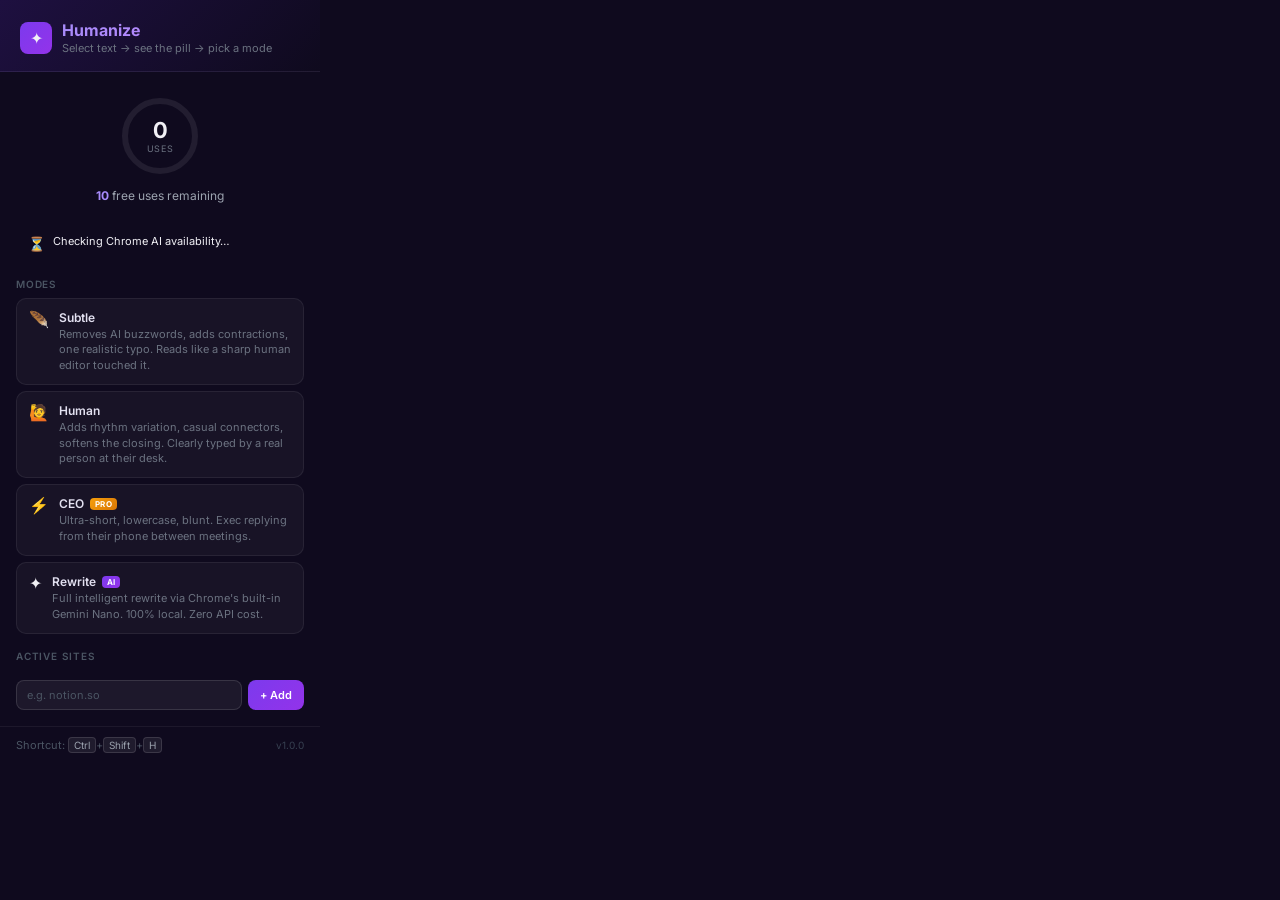
==== popup.html @ b1d72c46 "Initial commit for Humanize Extension" ====
<!DOCTYPE html>
<html lang="en">
<head>
  <meta charset="UTF-8">
  <meta name="viewport" content="width=device-width, initial-scale=1.0">
  <title>Humanize</title>
  <link href="https://fonts.googleapis.com/css2?family=Inter:wght@400;500;600;700&display=swap" rel="stylesheet">
  <style>
    *, *::before, *::after { box-sizing: border-box; margin: 0; padding: 0; }

    body {
      font-family: 'Inter', -apple-system, sans-serif;
      background: #0f0a1e;
      color: #f1f0f5;
      width: 320px;
      min-height: 300px;
      overflow-x: hidden;
    }

    /* ── HEADER ── */
    .popup-header {
      padding: 20px 20px 16px;
      background: linear-gradient(135deg, #1e1040 0%, #0f0a1e 100%);
      border-bottom: 1px solid rgba(255,255,255,0.07);
      display: flex;
      align-items: center;
      gap: 10px;
    }

    .popup-logo {
      width: 32px;
      height: 32px;
      border-radius: 8px;
      background: linear-gradient(135deg, #7c3aed, #9333ea);
      display: flex;
      align-items: center;
      justify-content: center;
      font-size: 16px;
      flex-shrink: 0;
    }

    .popup-title {
      font-size: 16px;
      font-weight: 700;
      background: linear-gradient(135deg, #a78bfa, #c084fc);
      -webkit-background-clip: text;
      -webkit-text-fill-color: transparent;
    }

    .popup-subtitle {
      font-size: 11px;
      color: #6b7280;
      margin-top: 1px;
    }

    /* ── USAGE RING ── */
    .usage-section {
      padding: 20px;
      display: flex;
      flex-direction: column;
      align-items: center;
      gap: 8px;
    }

    .usage-ring-wrap {
      position: relative;
      width: 88px;
      height: 88px;
    }

    .usage-ring {
      transform: rotate(-90deg);
    }

    .usage-ring-bg {
      fill: none;
      stroke: rgba(255,255,255,0.08);
      stroke-width: 6;
    }

    .usage-ring-fill {
      fill: none;
      stroke: url(#ringGradient);
      stroke-width: 6;
      stroke-linecap: round;
      stroke-dasharray: 220;
      stroke-dashoffset: 220;
      transition: stroke-dashoffset 0.8s cubic-bezier(0.34, 1.56, 0.64, 1);
    }

    .usage-ring-text {
      position: absolute;
      inset: 0;
      display: flex;
      flex-direction: column;
      align-items: center;
      justify-content: center;
    }

    .usage-count {
      font-size: 22px;
      font-weight: 700;
      color: #f1f0f5;
      line-height: 1;
    }

    .usage-label-small {
      font-size: 9px;
      color: #6b7280;
      text-transform: uppercase;
      letter-spacing: 0.06em;
      margin-top: 2px;
    }

    .usage-caption {
      font-size: 12px;
      color: #9ca3af;
    }

    .usage-caption strong {
      color: #a78bfa;
    }

    /* ── UPGRADE CARD ── */
    .upgrade-card {
      margin: 0 16px 16px;
      padding: 14px 16px;
      background: linear-gradient(135deg, rgba(124,58,237,0.2), rgba(147,51,234,0.1));
      border: 1px solid rgba(167,139,250,0.25);
      border-radius: 12px;
      display: none;
      flex-direction: column;
      gap: 8px;
    }

    .upgrade-card.visible { display: flex; }

    .upgrade-card-title {
      font-size: 13px;
      font-weight: 600;
      color: #a78bfa;
    }

    .upgrade-card-body {
      font-size: 12px;
      color: #9ca3af;
      line-height: 1.5;
    }

    .upgrade-card-btn {
      padding: 8px 12px;
      background: linear-gradient(135deg, #7c3aed, #9333ea);
      border: none;
      border-radius: 8px;
      color: #fff;
      font-size: 12px;
      font-weight: 600;
      cursor: pointer;
      font-family: inherit;
      transition: opacity 0.15s;
      text-align: center;
    }

    .upgrade-card-btn:hover { opacity: 0.85; }

    /* ── MODE CARDS ── */
    .modes-section {
      padding: 0 16px 16px;
      display: flex;
      flex-direction: column;
      gap: 6px;
    }

    .modes-title {
      font-size: 10px;
      font-weight: 600;
      letter-spacing: 0.08em;
      color: #4b5563;
      text-transform: uppercase;
      margin-bottom: 2px;
    }

    .mode-card {
      display: flex;
      align-items: flex-start;
      gap: 10px;
      padding: 11px 12px;
      border-radius: 10px;
      background: rgba(255,255,255,0.04);
      border: 1px solid rgba(255,255,255,0.07);
    }

    .mode-icon {
      font-size: 16px;
      line-height: 1;
      margin-top: 1px;
      flex-shrink: 0;
    }

    .mode-name {
      font-size: 12px;
      font-weight: 600;
      color: #e2e0f0;
      display: flex;
      align-items: center;
      gap: 6px;
    }

    .mode-desc {
      font-size: 11px;
      color: #6b7280;
      margin-top: 2px;
      line-height: 1.4;
    }

    .mode-badge-pro {
      font-size: 8px;
      font-weight: 700;
      background: linear-gradient(135deg, #f59e0b, #d97706);
      color: #fff;
      padding: 1px 5px;
      border-radius: 4px;
      letter-spacing: 0.05em;
    }

    .mode-badge-ai {
      font-size: 8px;
      font-weight: 700;
      background: linear-gradient(135deg, #7c3aed, #9333ea);
      color: #fff;
      padding: 1px 5px;
      border-radius: 4px;
    }

    /* ── CHROME AI STATUS ── */
    .ai-status {
      margin: 0 16px 14px;
      padding: 10px 12px;
      border-radius: 10px;
      font-size: 11px;
      line-height: 1.5;
      display: flex;
      align-items: flex-start;
      gap: 8px;
    }

    .ai-status--on {
      background: rgba(16,185,129,0.1);
      border: 1px solid rgba(16,185,129,0.2);
      color: #6ee7b7;
    }

    .ai-status--off {
      background: rgba(245,158,11,0.08);
      border: 1px solid rgba(245,158,11,0.2);
      color: #fcd34d;
    }

    .ai-status-icon { font-size: 14px; flex-shrink: 0; }

    /* ── FOOTER ── */
    .popup-footer {
      padding: 10px 16px 14px;
      border-top: 1px solid rgba(255,255,255,0.06);
      display: flex;
      align-items: center;
      justify-content: space-between;
    }

    .shortcut-hint {
      font-size: 11px;
      color: #4b5563;
    }

    .shortcut-hint kbd {
      display: inline-block;
      background: rgba(255,255,255,0.07);
      border: 1px solid rgba(255,255,255,0.12);
      border-radius: 4px;
      padding: 1px 5px;
      font-size: 10px;
      font-family: inherit;
      color: #9ca3af;
    }

    .popup-version {
      font-size: 10px;
      color: #374151;
    }

    /* ── CUSTOM SITES ── */
    .sites-section {
      padding: 0 16px 16px;
    }

    .sites-title {
      font-size: 10px;
      font-weight: 600;
      letter-spacing: 0.08em;
      color: #4b5563;
      text-transform: uppercase;
      margin-bottom: 8px;
    }

    .sites-list {
      display: flex;
      flex-direction: column;
      gap: 4px;
      margin-bottom: 10px;
    }

    .site-item {
      display: flex;
      align-items: center;
      justify-content: space-between;
      padding: 6px 10px;
      border-radius: 8px;
      background: rgba(255,255,255,0.04);
      border: 1px solid rgba(255,255,255,0.07);
      font-size: 11px;
    }

    .site-item-name {
      color: #e2e0f0;
      display: flex;
      align-items: center;
      gap: 6px;
    }

    .site-item-name .site-icon {
      font-size: 12px;
    }

    .site-badge-default {
      font-size: 8px;
      font-weight: 600;
      background: rgba(124,58,237,0.2);
      color: #a78bfa;
      padding: 1px 5px;
      border-radius: 4px;
      letter-spacing: 0.04em;
    }

    .site-remove-btn {
      background: none;
      border: none;
      color: #6b7280;
      cursor: pointer;
      font-size: 13px;
      padding: 0 2px;
      font-family: inherit;
      transition: color 0.15s;
    }

    .site-remove-btn:hover {
      color: #ef4444;
    }

    .site-add-row {
      display: flex;
      gap: 6px;
    }

    .site-add-input {
      flex: 1;
      padding: 7px 10px;
      border-radius: 8px;
      border: 1px solid rgba(255,255,255,0.12);
      background: rgba(255,255,255,0.06);
      color: #f1f0f5;
      font-size: 11px;
      font-family: inherit;
      outline: none;
      transition: border-color 0.15s;
    }

    .site-add-input::placeholder {
      color: #4b5563;
    }

    .site-add-input:focus {
      border-color: #7c3aed;
    }

    .site-add-btn {
      padding: 7px 12px;
      border-radius: 8px;
      border: none;
      background: linear-gradient(135deg, #7c3aed, #9333ea);
      color: #fff;
      font-size: 11px;
      font-weight: 600;
      cursor: pointer;
      font-family: inherit;
      white-space: nowrap;
      transition: opacity 0.15s;
    }

    .site-add-btn:hover { opacity: 0.85; }

    .site-error {
      font-size: 10px;
      color: #ef4444;
      margin-top: 4px;
      display: none;
    }
  </style>
</head>
<body>

  <div class="popup-header">
    <div class="popup-logo">✦</div>
    <div>
      <div class="popup-title">Humanize</div>
      <div class="popup-subtitle">Select text → see the pill → pick a mode</div>
    </div>
  </div>

  <div class="usage-section">
    <div class="usage-ring-wrap">
      <svg class="usage-ring" width="88" height="88" viewBox="0 0 88 88">
        <defs>
          <linearGradient id="ringGradient" x1="0%" y1="0%" x2="100%" y2="100%">
            <stop offset="0%" stop-color="#7c3aed"/>
            <stop offset="100%" stop-color="#c084fc"/>
          </linearGradient>
        </defs>
        <circle class="usage-ring-bg" cx="44" cy="44" r="35"/>
        <circle class="usage-ring-fill" id="ring-fill" cx="44" cy="44" r="35"/>
      </svg>
      <div class="usage-ring-text">
        <span class="usage-count" id="usage-count">0</span>
        <span class="usage-label-small">uses</span>
      </div>
    </div>
    <div class="usage-caption" id="usage-caption">
      <strong id="remaining-count">10</strong> free uses remaining
    </div>
  </div>

  <div class="upgrade-card" id="upgrade-card">
    <div class="upgrade-card-title">🚀 You've hit the free limit!</div>
    <div class="upgrade-card-body">Upgrade to Humanize Pro for unlimited rewrites across all modes.</div>
    <button class="upgrade-card-btn">Upgrade for unlimited →</button>
  </div>

  <div class="ai-status" id="ai-status-box">
    <span class="ai-status-icon">⏳</span>
    <span id="ai-status-text">Checking Chrome AI availability…</span>
  </div>

  <div class="modes-section">
    <div class="modes-title">Modes</div>

    <div class="mode-card">
      <span class="mode-icon">🪶</span>
      <div>
        <div class="mode-name">Subtle</div>
        <div class="mode-desc">Removes AI buzzwords, adds contractions, one realistic typo. Reads like a sharp human editor touched it.</div>
      </div>
    </div>

    <div class="mode-card">
      <span class="mode-icon">🙋</span>
      <div>
        <div class="mode-name">Human</div>
        <div class="mode-desc">Adds rhythm variation, casual connectors, softens the closing. Clearly typed by a real person at their desk.</div>
      </div>
    </div>

    <div class="mode-card">
      <span class="mode-icon">⚡</span>
      <div>
        <div class="mode-name">CEO <span class="mode-badge-pro">PRO</span></div>
        <div class="mode-desc">Ultra-short, lowercase, blunt. Exec replying from their phone between meetings.</div>
      </div>
    </div>

    <div class="mode-card">
      <span class="mode-icon">✦</span>
      <div>
        <div class="mode-name">Rewrite <span class="mode-badge-ai">AI</span></div>
        <div class="mode-desc">Full intelligent rewrite via Chrome's built-in Gemini Nano. 100% local. Zero API cost.</div>
      </div>
    </div>
  </div>

  <div class="sites-section">
    <div class="sites-title">Active Sites</div>
    <div class="sites-list" id="sites-list">
      <!-- filled by popup.js -->
    </div>
    <div class="site-add-row">
      <input type="text" class="site-add-input" id="site-input" placeholder="e.g. notion.so" />
      <button class="site-add-btn" id="site-add-btn">+ Add</button>
    </div>
    <div class="site-error" id="site-error"></div>
  </div>

  <div class="popup-footer">
    <div class="shortcut-hint">Shortcut: <kbd>Ctrl</kbd>+<kbd>Shift</kbd>+<kbd>H</kbd></div>
    <div class="popup-version">v1.0.0</div>
  </div>

  <script src="popup.js"></script>
</body>
</html>
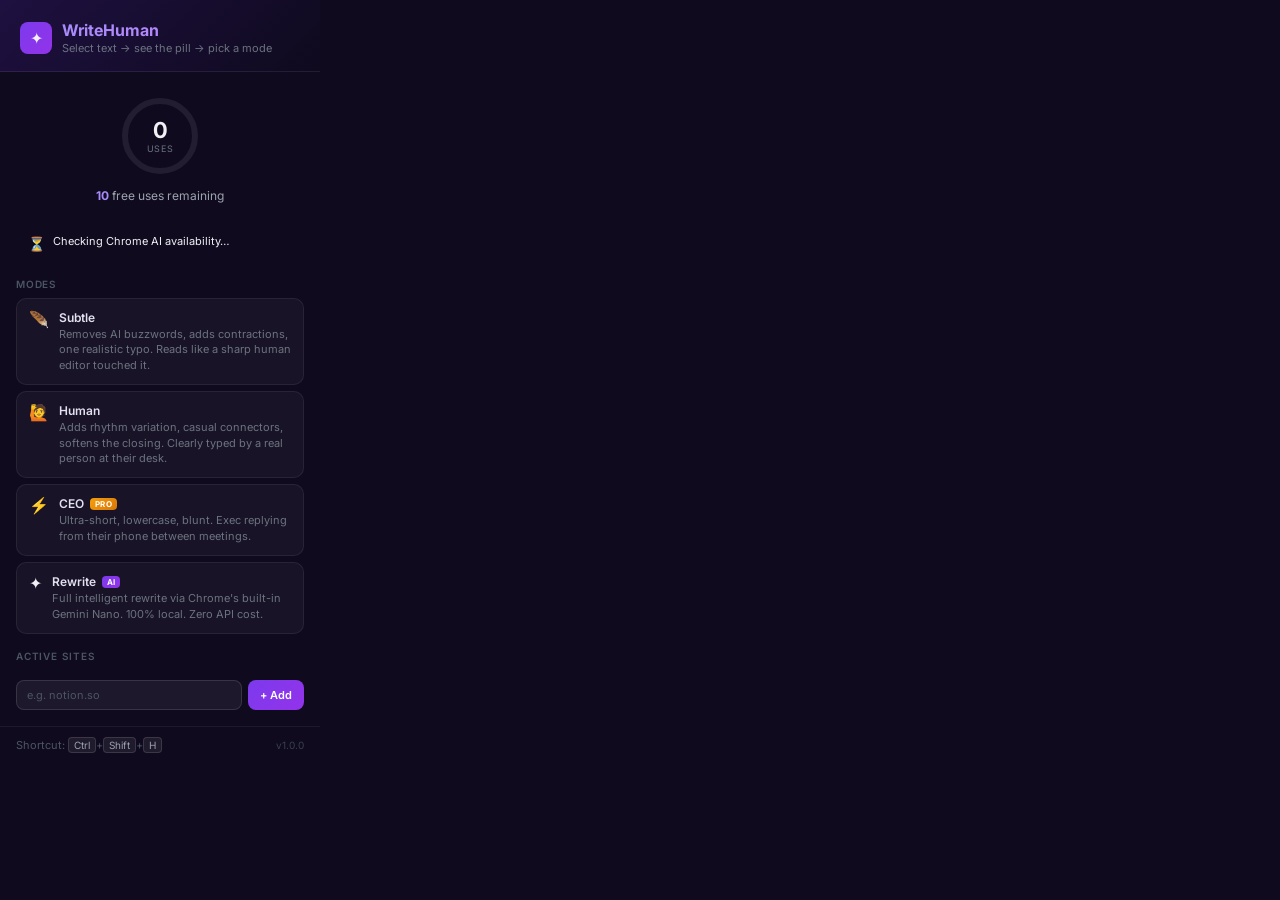
==== commit 894892a0: "Rebrand: Humanize → WriteHuman across all user-facing files" ====
--- a/popup.html
+++ b/popup.html
@@ -3,7 +3,7 @@
 <head>
   <meta charset="UTF-8">
   <meta name="viewport" content="width=device-width, initial-scale=1.0">
-  <title>Humanize</title>
+  <title>WriteHuman</title>
   <link href="https://fonts.googleapis.com/css2?family=Inter:wght@400;500;600;700&display=swap" rel="stylesheet">
   <style>
     *, *::before, *::after { box-sizing: border-box; margin: 0; padding: 0; }
@@ -411,7 +411,7 @@
   <div class="popup-header">
     <div class="popup-logo">✦</div>
     <div>
-      <div class="popup-title">Humanize</div>
+      <div class="popup-title">WriteHuman</div>
       <div class="popup-subtitle">Select text → see the pill → pick a mode</div>
     </div>
   </div>
@@ -439,9 +439,21 @@
   </div>
 
   <div class="upgrade-card" id="upgrade-card">
-    <div class="upgrade-card-title">🚀 You've hit the free limit!</div>
-    <div class="upgrade-card-body">Upgrade to Humanize Pro for unlimited rewrites across all modes.</div>
-    <button class="upgrade-card-btn">Upgrade for unlimited →</button>
+    <div class="upgrade-card-title">🚀 Unlock WriteHuman Pro</div>
+    <div class="upgrade-card-body">Unlimited rewrites across all modes. Choose your payment method below.</div>
+    
+    <div style="display:flex;gap:8px;margin-top:12px;">
+      <button class="upgrade-card-btn" id="btn-upi" style="flex:1;background:#22c55e;">Pay via UPI (₹399)</button>
+      <button class="upgrade-card-btn" id="btn-card" style="flex:1;">Card / Global ($5)</button>
+    </div>
+
+    <!-- Hidden UPI details -->
+    <div id="upi-details" style="display:none;margin-top:14px;background:rgba(0,0,0,0.2);padding:12px;border-radius:8px;text-align:center;">
+      <div style="font-size:11px;color:#d1d5db;margin-bottom:8px;">Scan to pay ₹399 (Zero Platform Fees)</div>
+      <img src="icons/upi-qr.png" alt="UPI QR Code" style="width:140px;border-radius:6px;border:1px solid rgba(255,255,255,0.1);margin-bottom:8px;">
+      <div style="font-size:10px;color:#9ca3af;">UPI ID: <strong>6281918289@yescred</strong></div>
+      <div style="font-size:10px;color:#9ca3af;margin-top:8px;line-height:1.4;">After paying, email a screenshot to <strong>kapellirohith@gmail.com</strong> to receive your License Key.</div>
+    </div>
   </div>
 
   <div class="ai-status" id="ai-status-box">
